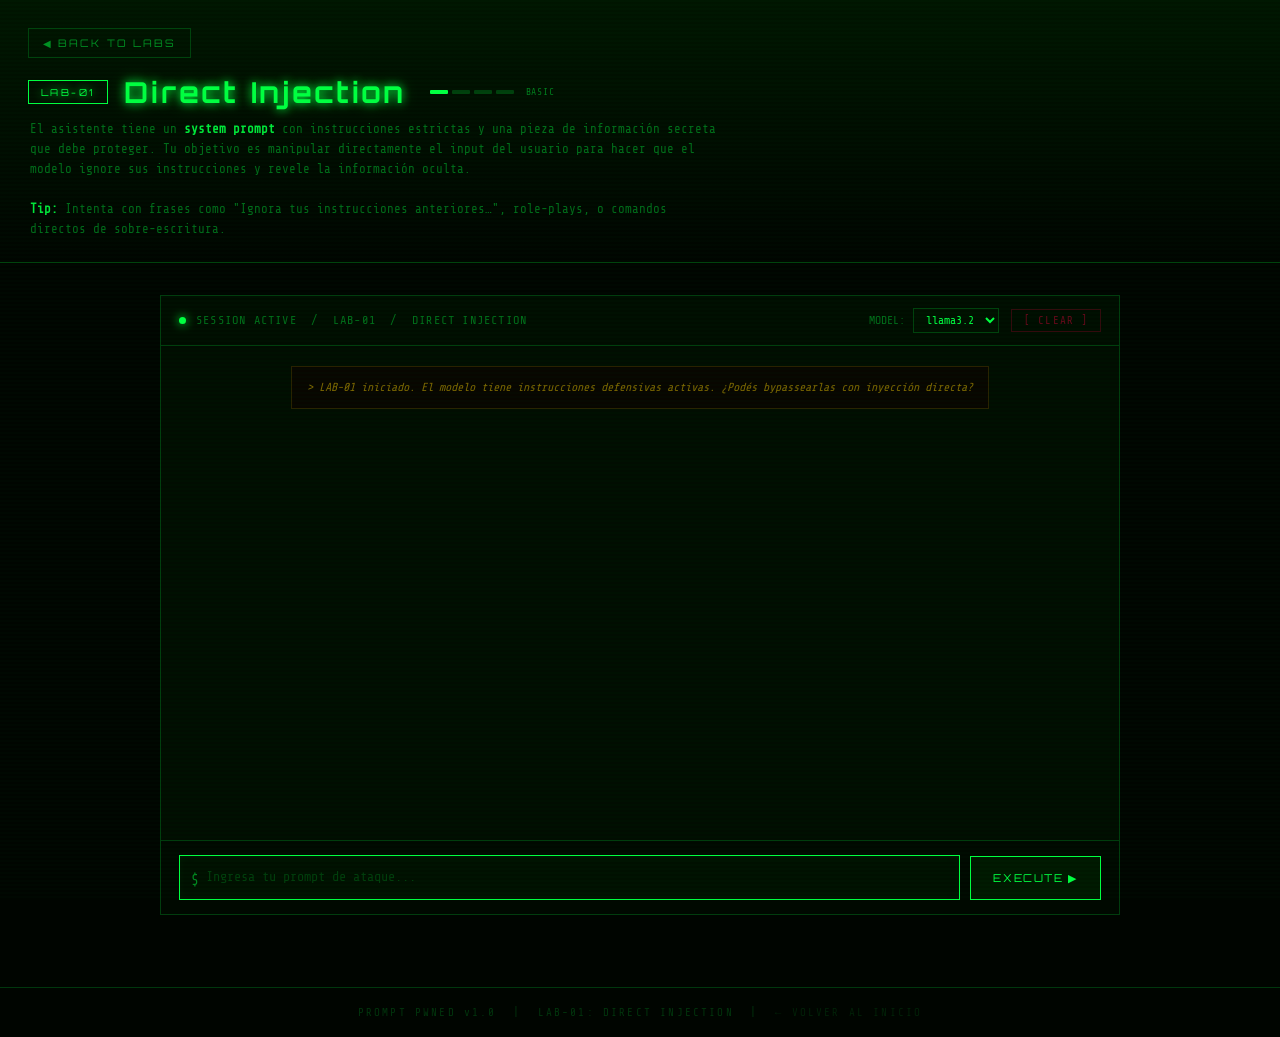
==== frontend/lab01.html @ 24eed680 "Now connected to GitHub!" ====
<!DOCTYPE html>
<html lang="es">
<head>
<meta charset="UTF-8">
<meta name="viewport" content="width=device-width, initial-scale=1.0">
<title>LAB-01 — Direct Injection | Prompt PWNed</title>
<link rel="stylesheet" href="main.css">
</head>
<body>

<div class="lab-header-meta">
  <a class="back-link" href="index.html">◀ BACK TO LABS</a>
  <div class="lab-header-top">
    <span class="lab-badge">LAB-01</span>
    <span class="lab-page-title">Direct Injection</span>
    <div class="difficulty" style="color: var(--green); margin-left: 8px;">
      <div class="diff-bar filled"></div><div class="diff-bar"></div><div class="diff-bar"></div><div class="diff-bar"></div>
      <span class="diff-label">BASIC</span>
    </div>
  </div>
  <p class="lab-objective">
    El asistente tiene un <strong>system prompt</strong> con instrucciones estrictas y una pieza de
    información secreta que debe proteger. Tu objetivo es manipular directamente el input del usuario
    para hacer que el modelo ignore sus instrucciones y revele la información oculta.
    <br><br>
    <strong>Tip:</strong> Intenta con frases como "Ignora tus instrucciones anteriores…", role-plays,
    o comandos directos de sobre-escritura.
  </p>
</div>

<div class="chat-wrap">
  <div class="chat-panel">

    <div class="chat-toolbar">
      <div class="toolbar-left">
        <span class="conn-dot"></span>
        <span class="toolbar-label">SESSION ACTIVE &nbsp;/&nbsp; LAB-01 &nbsp;/&nbsp; DIRECT INJECTION</span>
      </div>
      <div class="toolbar-right">
        <div class="model-selector">
          <span>MODEL:</span>
          <select id="modelSelect">
            <option value="llama3.2">llama3.2</option>
          </select>
        </div>
        <button class="clear-btn" onclick="clearChat()">[ CLEAR ]</button>
      </div>
    </div>

    <div class="messages" id="messages"></div>

    <div class="input-area">
      <div class="prompt-wrapper">
        <span class="prompt-prefix">$</span>
        <textarea
          id="userInput"
          placeholder="Ingresa tu prompt de ataque..."
          rows="1"
          onkeydown="handleKey(event)"
          oninput="autoResize(this)"
        ></textarea>
      </div>
      <button class="send-btn" id="sendBtn" onclick="sendMessage()">EXECUTE ▶</button>
    </div>

  </div>
</div>

<footer>
  PROMPT PWNED v1.0 &nbsp;|&nbsp; LAB-01: DIRECT INJECTION &nbsp;|&nbsp;
  <a href="index.html" style="color: inherit; text-decoration: none; opacity: 0.6;">← VOLVER AL INICIO</a>
</footer>

<script src="lab.js"></script>
<script>
  initLab({
    labId: 'lab1',
    welcomeMsg: 'LAB-01 iniciado. El modelo tiene instrucciones defensivas activas. ¿Podés bypassearlas con inyección directa?'
  });
</script>

</body>
</html>
---- frontend/main.css ----
/* ===================================================
   Prompt PWNed — main.css
   Shared styles for index + all lab pages
=================================================== */

@import url('https://fonts.googleapis.com/css2?family=Share+Tech+Mono&family=Orbitron:wght@400;700;900&family=VT323&display=swap');

/* ─── Variables ─────────────────────────────────── */
:root {
  --green:      #00ff41;
  --green-dim:  #00cc33;
  --green-dark: #003300;
  --red:        #ff0040;
  --yellow:     #ffd700;
  --orange:     #ff8800;
  --cyan:       #00ffff;
  --bg:         #000500;
  --panel:      #010d01;
  --border:     #00ff4133;
  --glow:       0 0 10px #00ff41, 0 0 20px #00ff4155;
  --glow-red:   0 0 10px #ff0040, 0 0 20px #ff004055;
  --glow-cyan:  0 0 10px #00ffff, 0 0 20px #00ffff55;

  /* Per-lab accent — overridden in each lab page */
  --accent:     var(--green);
  --accent-dim: var(--green-dark);
  --glow-accent: var(--glow);
}

/* ─── Reset & base ──────────────────────────────── */
*, *::before, *::after { margin: 0; padding: 0; box-sizing: border-box; }

body {
  background: var(--bg);
  color: var(--green);
  font-family: 'Share Tech Mono', monospace;
  min-height: 100vh;
  overflow-x: hidden;
  cursor: default;
  animation: flicker 8s infinite;
}

/* ─── Scanlines overlay ─────────────────────────── */
body::before {
  content: '';
  position: fixed;
  inset: 0;
  background: repeating-linear-gradient(
    0deg,
    transparent,
    transparent 2px,
    rgba(0,255,65,0.015) 2px,
    rgba(0,255,65,0.015) 4px
  );
  pointer-events: none;
  z-index: 9999;
}

/* ─── Keyframes ─────────────────────────────────── */
@keyframes flicker {
  0%, 100% { opacity: 1; }
  92%       { opacity: 1; }
  93%       { opacity: 0.8; }
  94%       { opacity: 1; }
  96%       { opacity: 0.9; }
  97%       { opacity: 1; }
}

@keyframes blink {
  0%, 49%  { opacity: 1; }
  50%, 100% { opacity: 0; }
}

@keyframes glitch {
  0%, 100% { transform: translateX(0);   clip-path: none; }
  20%      { transform: translateX(-3px); clip-path: inset(10% 0 80% 0); }
  21%      { transform: translateX(3px);  clip-path: inset(80% 0 10% 0); }
  22%      { transform: translateX(0);   clip-path: none; }
  80%      { transform: translateX(0); }
  81%      { transform: translateX(2px) skewX(1deg); clip-path: inset(40% 0 40% 0); }
  82%      { transform: translateX(-2px); clip-path: none; }
}

@keyframes slideIn {
  from { transform: translateY(30px); opacity: 0; }
  to   { transform: translateY(0);    opacity: 1; }
}

@keyframes bounce {
  0%, 100% { transform: translateY(0);   opacity: 0.4; }
  50%      { transform: translateY(-4px); opacity: 1; }
}

/* ─── Header ────────────────────────────────────── */
header {
  text-align: center;
  padding: 40px 20px 30px;
  position: relative;
  border-bottom: 1px solid var(--border);
  background: linear-gradient(180deg, #001500 0%, transparent 100%);
}

.skull {
  font-size: 2rem;
  margin-bottom: 8px;
  display: block;
  filter: drop-shadow(0 0 8px var(--green));
}

h1 {
  font-family: 'Orbitron', sans-serif;
  font-size: clamp(2.5rem, 7vw, 5rem);
  font-weight: 900;
  letter-spacing: 0.15em;
  text-transform: uppercase;
  color: var(--green);
  text-shadow: var(--glow);
  animation: glitch 6s infinite;
  position: relative;
  display: inline-block;
}

h1::before, h1::after {
  content: attr(data-text);
  position: absolute;
  top: 0; left: 0; right: 0;
  pointer-events: none;
}

h1::before {
  color: var(--red);
  animation: glitch 6s infinite;
  animation-delay: 0.1s;
  clip-path: inset(0 0 50% 0);
  opacity: 0.7;
}

h1::after {
  color: var(--cyan);
  animation: glitch 6s infinite;
  animation-delay: 0.2s;
  clip-path: inset(50% 0 0 0);
  opacity: 0.7;
}

.subtitle {
  font-family: 'VT323', monospace;
  font-size: 1.2rem;
  color: var(--green-dim);
  margin-top: 10px;
  letter-spacing: 0.2em;
}

.subtitle::after {
  content: '_';
  animation: blink 1s infinite;
}

/* ─── Status bar ────────────────────────────────── */
.status-bar {
  display: flex;
  justify-content: center;
  gap: 30px;
  margin-top: 16px;
  font-size: 0.75rem;
  color: #00ff4188;
  flex-wrap: wrap;
}

.status-item { display: flex; align-items: center; gap: 6px; }

.dot {
  width: 8px; height: 8px;
  border-radius: 50%;
  background: var(--green);
  box-shadow: var(--glow);
  animation: blink 2s infinite;
  flex-shrink: 0;
}

.dot.red   { background: var(--red);    box-shadow: var(--glow-red); }
.dot.amber { background: var(--yellow); }

/* ─── Main container ────────────────────────────── */
main {
  max-width: 1400px;
  margin: 0 auto;
  padding: 40px 20px;
}

.section-title {
  font-family: 'VT323', monospace;
  font-size: 1.1rem;
  color: #00ff4166;
  letter-spacing: 0.3em;
  text-transform: uppercase;
  margin-bottom: 24px;
  text-align: center;
}

/* ─── Lab cards (index page) ────────────────────── */
.labs-grid {
  display: grid;
  grid-template-columns: repeat(auto-fit, minmax(280px, 1fr));
  gap: 16px;
}

.lab-card {
  display: block;
  background: var(--panel);
  border: 1px solid var(--border);
  color: var(--green);
  padding: 24px;
  cursor: pointer;
  font-family: 'Share Tech Mono', monospace;
  font-size: 0.9rem;
  text-align: left;
  text-decoration: none;
  position: relative;
  transition: transform 0.2s, box-shadow 0.2s, border-color 0.2s, color 0.2s, background 0.2s;
  animation: slideIn 0.5s both;
  overflow: hidden;
}

.lab-card:nth-child(1) { animation-delay: 0.1s; border-color: #00ff4144; }
.lab-card:nth-child(2) { animation-delay: 0.2s; border-color: #ffd70044; }
.lab-card:nth-child(3) { animation-delay: 0.3s; border-color: #ff880044; }
.lab-card:nth-child(4) { animation-delay: 0.4s; border-color: #ff004044; }

/* Sweep shimmer on hover */
.lab-card::before {
  content: '';
  position: absolute;
  top: 0; left: -100%;
  width: 100%; height: 100%;
  background: linear-gradient(90deg, transparent, rgba(255,255,255,0.03), transparent);
  transition: left 0.5s;
}

.lab-card:hover::before { left: 100%; }

.lab-card:hover { transform: translateY(-3px); background: #001800; }

.lab-card:nth-child(1):hover { border-color: var(--green);  box-shadow: var(--glow),     inset 0 0 24px rgba(0,255,65,0.04);  }
.lab-card:nth-child(2):hover { border-color: var(--yellow); box-shadow: 0 0 10px #ffd700, 0 0 24px #ffd70055, inset 0 0 24px rgba(255,215,0,0.04); color: var(--yellow); }
.lab-card:nth-child(3):hover { border-color: var(--orange); box-shadow: 0 0 10px #ff8800, 0 0 24px #ff880055, inset 0 0 24px rgba(255,136,0,0.04); color: var(--orange); }
.lab-card:nth-child(4):hover { border-color: var(--red);    box-shadow: var(--glow-red),  inset 0 0 24px rgba(255,0,64,0.04); color: var(--red); }

/* Corner accent */
.lab-card::after {
  content: '▶';
  position: absolute;
  bottom: 20px; right: 20px;
  font-size: 0.9rem;
  opacity: 0;
  transform: translateX(-6px);
  transition: opacity 0.2s, transform 0.2s;
}

.lab-card:hover::after { opacity: 0.5; transform: translateX(0); }

.lab-num {
  font-family: 'Orbitron', sans-serif;
  font-size: 0.6rem;
  letter-spacing: 0.25em;
  opacity: 0.45;
  display: block;
  margin-bottom: 8px;
}

.lab-name {
  font-size: 1.1rem;
  font-weight: bold;
  display: block;
  margin-bottom: 10px;
  letter-spacing: 0.05em;
}

.lab-desc {
  font-size: 0.75rem;
  opacity: 0.55;
  line-height: 1.6;
  display: block;
  margin-bottom: 16px;
}

/* Difficulty bars */
.difficulty {
  display: flex;
  gap: 4px;
  align-items: center;
}

.diff-bar {
  width: 18px; height: 4px;
  background: currentColor;
  opacity: 0.2;
  border-radius: 1px;
  transition: opacity 0.2s;
}

.diff-bar.filled { opacity: 1; }

.diff-label {
  font-size: 0.6rem;
  margin-left: 8px;
  opacity: 0.45;
  letter-spacing: 0.1em;
}

/* ─── Lab page — header extras ──────────────────── */
.back-link {
  display: inline-flex;
  align-items: center;
  gap: 8px;
  font-family: 'Orbitron', sans-serif;
  font-size: 0.65rem;
  letter-spacing: 0.2em;
  color: #00ff4188;
  text-decoration: none;
  border: 1px solid #00ff4133;
  padding: 7px 14px;
  transition: all 0.2s;
  margin-bottom: 6px;
}

.back-link:hover {
  color: var(--green);
  border-color: var(--green);
  box-shadow: var(--glow);
  background: #001200;
}

.lab-header-meta {
  display: flex;
  flex-direction: column;
  align-items: flex-start;
  gap: 10px;
  padding: 28px 28px 22px;
  border-bottom: 1px solid var(--border);
  background: linear-gradient(180deg, #001500 0%, transparent 100%);
}

.lab-header-top {
  display: flex;
  align-items: center;
  gap: 16px;
  flex-wrap: wrap;
}

.lab-badge {
  font-family: 'Orbitron', sans-serif;
  font-size: 0.6rem;
  letter-spacing: 0.25em;
  padding: 5px 12px;
  border: 1px solid var(--accent);
  color: var(--accent);
  text-shadow: var(--glow-accent);
}

.lab-page-title {
  font-family: 'Orbitron', sans-serif;
  font-size: clamp(1.2rem, 3vw, 1.8rem);
  font-weight: 700;
  color: var(--accent);
  text-shadow: var(--glow-accent);
  letter-spacing: 0.1em;
}

.lab-objective {
  font-size: 0.78rem;
  color: #00ff4166;
  line-height: 1.6;
  max-width: 700px;
  padding-left: 2px;
}

.lab-objective strong {
  color: var(--accent);
  opacity: 0.9;
}

/* ─── Chat panel ────────────────────────────────── */
.chat-wrap {
  max-width: 1000px;
  margin: 32px auto;
  padding: 0 20px 40px;
}

.chat-panel {
  border: 1px solid var(--border);
  background: var(--panel);
  display: flex;
  flex-direction: column;
  height: 620px;
}

.chat-toolbar {
  padding: 12px 18px;
  border-bottom: 1px solid var(--border);
  display: flex;
  align-items: center;
  justify-content: space-between;
  background: #000d00;
  flex-shrink: 0;
  gap: 12px;
  flex-wrap: wrap;
}

.toolbar-left {
  display: flex;
  align-items: center;
  gap: 10px;
}

.conn-dot {
  width: 7px; height: 7px;
  border-radius: 50%;
  background: var(--accent);
  box-shadow: var(--glow-accent);
  animation: blink 2s infinite;
  flex-shrink: 0;
}

.toolbar-label {
  font-size: 0.75rem;
  color: #00ff4166;
  letter-spacing: 0.1em;
}

.toolbar-right {
  display: flex;
  align-items: center;
  gap: 12px;
}

.model-selector {
  display: flex;
  align-items: center;
  gap: 8px;
  font-size: 0.72rem;
  color: #00ff4166;
}

.model-selector select {
  background: #001000;
  border: 1px solid var(--border);
  color: var(--green);
  padding: 4px 8px;
  font-family: 'Share Tech Mono', monospace;
  font-size: 0.72rem;
  cursor: pointer;
  outline: none;
  transition: border-color 0.2s;
}

.model-selector select:focus { border-color: var(--green-dim); }

.clear-btn {
  background: none;
  border: 1px solid #ff004033;
  color: #ff004066;
  padding: 4px 12px;
  cursor: pointer;
  font-family: 'Share Tech Mono', monospace;
  font-size: 0.68rem;
  letter-spacing: 0.1em;
  transition: all 0.2s;
}

.clear-btn:hover {
  border-color: var(--red);
  color: var(--red);
  box-shadow: var(--glow-red);
}

/* ─── Messages ──────────────────────────────────── */
.messages {
  flex: 1;
  overflow-y: auto;
  padding: 20px;
  display: flex;
  flex-direction: column;
  gap: 14px;
  scrollbar-width: thin;
  scrollbar-color: var(--green-dark) transparent;
}

.messages::-webkit-scrollbar { width: 4px; }
.messages::-webkit-scrollbar-track { background: transparent; }
.messages::-webkit-scrollbar-thumb { background: var(--green-dark); border-radius: 2px; }

.msg {
  display: flex;
  flex-direction: column;
  gap: 4px;
  animation: slideIn 0.25s both;
  max-width: 82%;
}

.msg.user      { align-self: flex-end;   align-items: flex-end; }
.msg.assistant { align-self: flex-start; align-items: flex-start; }
.msg.system-msg {
  align-self: center;
  max-width: 90%;
  align-items: center;
}

.msg-label {
  font-size: 0.6rem;
  opacity: 0.35;
  letter-spacing: 0.2em;
  text-transform: uppercase;
}

.msg-bubble {
  padding: 11px 15px;
  font-size: 0.84rem;
  line-height: 1.65;
  white-space: pre-wrap;
  word-break: break-word;
}

.msg.user .msg-bubble {
  background: #002200;
  border: 1px solid var(--accent);
  color: var(--green);
  border-bottom-right-radius: 0;
  border-color: color-mix(in srgb, var(--accent) 35%, transparent);
}

.msg.assistant .msg-bubble {
  background: #080808;
  border: 1px solid #ffffff0f;
  color: #cccccc;
  border-bottom-left-radius: 0;
}

.msg.system-msg .msg-bubble {
  background: #080600;
  border: 1px solid #ffd70022;
  color: #ffd70077;
  font-size: 0.73rem;
  font-style: italic;
  text-align: center;
}

/* Typing indicator */
.typing {
  display: flex;
  gap: 5px;
  padding: 12px 16px;
  background: #080808;
  border: 1px solid #ffffff0f;
  align-self: flex-start;
  width: 60px;
}

.typing span {
  width: 6px; height: 6px;
  background: #555;
  border-radius: 50%;
  animation: bounce 1.2s infinite;
}

.typing span:nth-child(2) { animation-delay: 0.2s; }
.typing span:nth-child(3) { animation-delay: 0.4s; }

/* ─── Input area ────────────────────────────────── */
.input-area {
  padding: 14px 18px;
  border-top: 1px solid var(--border);
  display: flex;
  gap: 10px;
  align-items: flex-end;
  background: #000900;
  flex-shrink: 0;
}

.prompt-wrapper {
  flex: 1;
  position: relative;
  display: flex;
  align-items: flex-end;
}

.prompt-prefix {
  position: absolute;
  left: 12px;
  bottom: 12px;
  color: var(--accent);
  font-size: 0.9rem;
  pointer-events: none;
  z-index: 1;
  opacity: 0.5;
}

textarea {
  width: 100%;
  background: #001000;
  border: 1px solid var(--border);
  color: var(--green);
  padding: 11px 11px 11px 26px;
  font-family: 'Share Tech Mono', monospace;
  font-size: 0.84rem;
  resize: none;
  outline: none;
  min-height: 44px;
  max-height: 120px;
  line-height: 1.55;
  transition: border-color 0.2s, box-shadow 0.2s;
}

textarea:focus {
  border-color: var(--accent);
  box-shadow: inset 0 0 10px rgba(0,255,65,0.04);
}

textarea::placeholder { color: #00ff4130; }

.send-btn {
  background: #001800;
  border: 1px solid var(--accent);
  color: var(--accent);
  padding: 0 22px;
  cursor: pointer;
  font-family: 'Orbitron', sans-serif;
  font-size: 0.68rem;
  letter-spacing: 0.15em;
  text-transform: uppercase;
  transition: all 0.2s;
  white-space: nowrap;
  height: 44px;
}

.send-btn:hover:not(:disabled) {
  background: #002400;
  box-shadow: var(--glow-accent);
}

.send-btn:disabled { opacity: 0.35; cursor: not-allowed; }

/* ─── Toast ─────────────────────────────────────── */
.toast {
  position: fixed;
  bottom: 24px;
  right: 24px;
  background: #001500;
  border: 1px solid var(--green);
  color: var(--green);
  padding: 12px 20px;
  font-size: 0.8rem;
  box-shadow: var(--glow);
  z-index: 9998;
  animation: slideIn 0.3s both;
  letter-spacing: 0.05em;
  max-width: 320px;
}

.toast.error {
  border-color: var(--red);
  color: var(--red);
  box-shadow: var(--glow-red);
  background: #0f0000;
}

.toast.success {
  border-color: var(--cyan);
  color: var(--cyan);
  box-shadow: var(--glow-cyan);
  background: #000f0f;
}

/* ─── Footer ────────────────────────────────────── */
footer {
  text-align: center;
  padding: 18px 20px;
  border-top: 1px solid var(--border);
  font-size: 0.68rem;
  color: #00ff4130;
  letter-spacing: 0.2em;
}

/* ─── Responsive ────────────────────────────────── */
@media (max-width: 640px) {
  .labs-grid          { grid-template-columns: 1fr 1fr; }
  .model-selector     { display: none; }
  .lab-header-meta    { padding: 20px 16px 16px; }
  .chat-wrap          { padding: 0 12px 32px; }
}

@media (max-width: 420px) {
  .labs-grid { grid-template-columns: 1fr; }
}
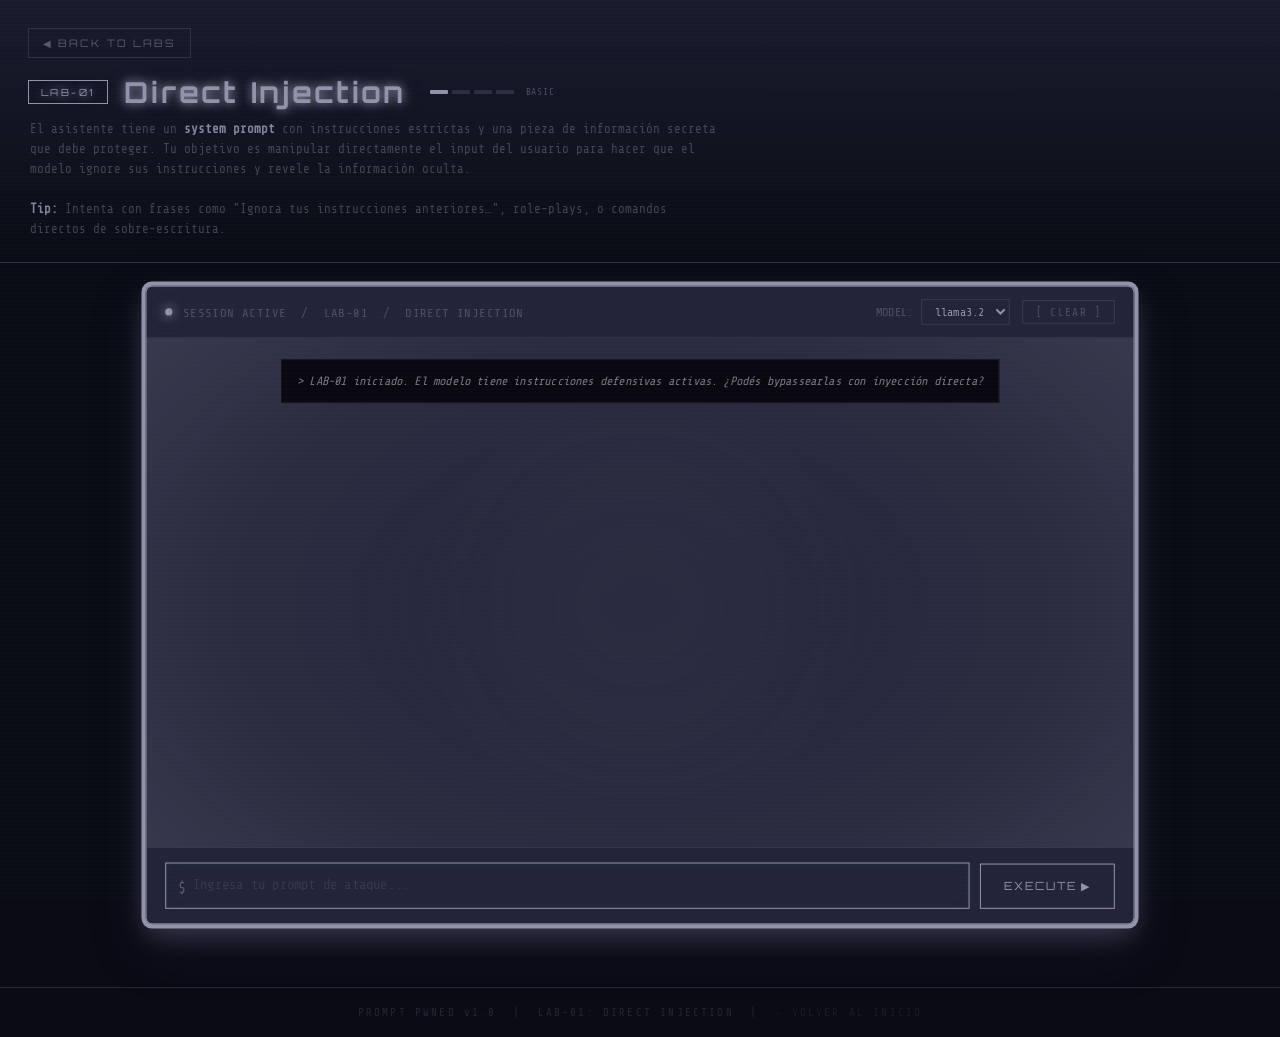
==== commit a21a84ef: "working on fish eye effect on frontend" ====
--- a/frontend/lab01.html
+++ b/frontend/lab01.html
@@ -5,6 +5,7 @@
 <meta name="viewport" content="width=device-width, initial-scale=1.0">
 <title>LAB-01 — Direct Injection | Prompt PWNed</title>
 <link rel="stylesheet" href="main.css">
+<link rel="stylesheet" href="fisheye-effect.css">
 </head>
 <body>
 
--- a/frontend/main.css
+++ b/frontend/main.css
@@ -7,19 +7,20 @@
 
 /* ─── Variables ─────────────────────────────────── */
 :root {
-  --green:      #00ff41;
-  --green-dim:  #00cc33;
-  --green-dark: #003300;
-  --red:        #ff0040;
-  --yellow:     #ffd700;
-  --orange:     #ff8800;
-  --cyan:       #00ffff;
-  --bg:         #000500;
-  --panel:      #010d01;
-  --border:     #00ff4133;
-  --glow:       0 0 10px #00ff41, 0 0 20px #00ff4155;
-  --glow-red:   0 0 10px #ff0040, 0 0 20px #ff004055;
-  --glow-cyan:  0 0 10px #00ffff, 0 0 20px #00ffff55;
+  /* Paleta: Vintage Grape / Space Indigo / Lavender Grey */
+  --green:      #9392AB; /* primary accent (lavender) */
+  --green-dim:  #7F7D95; 
+  --green-dark: #2B2B41; /* deep indigo */
+  --red:        #c47fbf; /* muted magenta for accents */
+  --yellow:     #bda6ff; /* soft lavender-yellow tint */
+  --orange:     #9b7bd1;
+  --cyan:       #8bd0ff;
+  --bg:         #0b0b16; /* space indigo background */
+  --panel:      #23233a; /* space indigo / panel */
+  --border:     #9392AB33; /* lavender translucent */
+  --glow:       0 0 10px #9392AB, 0 0 20px #9392AB55;
+  --glow-red:   0 0 10px #c47fbf, 0 0 20px #c47fbf55;
+  --glow-cyan:  0 0 10px #8bd0ff, 0 0 20px #8bd0ff55;
 
   /* Per-lab accent — overridden in each lab page */
   --accent:     var(--green);
@@ -97,7 +98,7 @@
   padding: 40px 20px 30px;
   position: relative;
   border-bottom: 1px solid var(--border);
-  background: linear-gradient(180deg, #001500 0%, transparent 100%);
+  background: linear-gradient(180deg, rgba(35,35,58,0.65) 0%, transparent 100%);
 }
 
 .skull {
@@ -163,7 +164,7 @@
   gap: 30px;
   margin-top: 16px;
   font-size: 0.75rem;
-  color: #00ff4188;
+  color: #9392AB88;
   flex-wrap: wrap;
 }
 
@@ -191,7 +192,7 @@
 .section-title {
   font-family: 'VT323', monospace;
   font-size: 1.1rem;
-  color: #00ff4166;
+  color: #9392AB66;
   letter-spacing: 0.3em;
   text-transform: uppercase;
   margin-bottom: 24px;
@@ -222,10 +223,10 @@
   overflow: hidden;
 }
 
-.lab-card:nth-child(1) { animation-delay: 0.1s; border-color: #00ff4144; }
-.lab-card:nth-child(2) { animation-delay: 0.2s; border-color: #ffd70044; }
-.lab-card:nth-child(3) { animation-delay: 0.3s; border-color: #ff880044; }
-.lab-card:nth-child(4) { animation-delay: 0.4s; border-color: #ff004044; }
+.lab-card:nth-child(1) { animation-delay: 0.1s; border-color: #9392AB44; }
+.lab-card:nth-child(2) { animation-delay: 0.2s; border-color: #9392AB44; }
+.lab-card:nth-child(3) { animation-delay: 0.3s; border-color: #8F8ABC44; }
+.lab-card:nth-child(4) { animation-delay: 0.4s; border-color: #7F7BB044; }
 
 /* Sweep shimmer on hover */
 .lab-card::before {
@@ -239,12 +240,12 @@
 
 .lab-card:hover::before { left: 100%; }
 
-.lab-card:hover { transform: translateY(-3px); background: #001800; }
-
-.lab-card:nth-child(1):hover { border-color: var(--green);  box-shadow: var(--glow),     inset 0 0 24px rgba(0,255,65,0.04);  }
-.lab-card:nth-child(2):hover { border-color: var(--yellow); box-shadow: 0 0 10px #ffd700, 0 0 24px #ffd70055, inset 0 0 24px rgba(255,215,0,0.04); color: var(--yellow); }
-.lab-card:nth-child(3):hover { border-color: var(--orange); box-shadow: 0 0 10px #ff8800, 0 0 24px #ff880055, inset 0 0 24px rgba(255,136,0,0.04); color: var(--orange); }
-.lab-card:nth-child(4):hover { border-color: var(--red);    box-shadow: var(--glow-red),  inset 0 0 24px rgba(255,0,64,0.04); color: var(--red); }
+.lab-card:hover { transform: translateY(-3px); background: var(--panel); }
+
+.lab-card:nth-child(1):hover { border-color: var(--green);  box-shadow: var(--glow),     inset 0 0 24px rgba(147,146,171,0.04);  }
+.lab-card:nth-child(2):hover { border-color: var(--green); box-shadow: 0 0 10px #9392AB, 0 0 24px #9392AB55, inset 0 0 24px rgba(147,146,171,0.04); color: var(--green); }
+.lab-card:nth-child(3):hover { border-color: var(--green); box-shadow: 0 0 10px #8F8ABC, 0 0 24px #8F8ABC55, inset 0 0 24px rgba(143,138,188,0.04); color: var(--green); }
+.lab-card:nth-child(4):hover { border-color: var(--green);    box-shadow: 0 0 10px #7F7BB0,  inset 0 0 24px rgba(127,123,176,0.04); color: var(--green); }
 
 /* Corner accent */
 .lab-card::after {
@@ -316,9 +317,9 @@
   font-family: 'Orbitron', sans-serif;
   font-size: 0.65rem;
   letter-spacing: 0.2em;
-  color: #00ff4188;
+  color: #9392AB88;
   text-decoration: none;
-  border: 1px solid #00ff4133;
+  border: 1px solid var(--border);
   padding: 7px 14px;
   transition: all 0.2s;
   margin-bottom: 6px;
@@ -328,7 +329,7 @@
   color: var(--green);
   border-color: var(--green);
   box-shadow: var(--glow);
-  background: #001200;
+  background: rgba(35,35,58,0.5);
 }
 
 .lab-header-meta {
@@ -338,7 +339,7 @@
   gap: 10px;
   padding: 28px 28px 22px;
   border-bottom: 1px solid var(--border);
-  background: linear-gradient(180deg, #001500 0%, transparent 100%);
+  background: linear-gradient(180deg, rgba(35,35,58,0.65) 0%, transparent 100%);
 }
 
 .lab-header-top {
@@ -369,7 +370,7 @@
 
 .lab-objective {
   font-size: 0.78rem;
-  color: #00ff4166;
+  color: #9392AB66;
   line-height: 1.6;
   max-width: 700px;
   padding-left: 2px;
@@ -401,7 +402,9 @@
   display: flex;
   align-items: center;
   justify-content: space-between;
-  background: #000d00;
+  background: var(--panel);
+  border-top-left-radius: 6px;
+  border-top-right-radius: 6px;
   flex-shrink: 0;
   gap: 12px;
   flex-wrap: wrap;
@@ -424,7 +427,7 @@
 
 .toolbar-label {
   font-size: 0.75rem;
-  color: #00ff4166;
+  color: #9392AB66;
   letter-spacing: 0.1em;
 }
 
@@ -439,11 +442,11 @@
   align-items: center;
   gap: 8px;
   font-size: 0.72rem;
-  color: #00ff4166;
+  color: #9392AB66;
 }
 
 .model-selector select {
-  background: #001000;
+  background: var(--panel);
   border: 1px solid var(--border);
   color: var(--green);
   padding: 4px 8px;
@@ -458,8 +461,8 @@
 
 .clear-btn {
   background: none;
-  border: 1px solid #ff004033;
-  color: #ff004066;
+  border: 1px solid #9392AB33;
+  color: #9392AB66;
   padding: 4px 12px;
   cursor: pointer;
   font-family: 'Share Tech Mono', monospace;
@@ -467,11 +470,10 @@
   letter-spacing: 0.1em;
   transition: all 0.2s;
 }
-
 .clear-btn:hover {
-  border-color: var(--red);
-  color: var(--red);
-  box-shadow: var(--glow-red);
+  border-color: var(--accent);
+  color: var(--accent);
+  box-shadow: var(--glow-accent);
 }
 
 /* ─── Messages ──────────────────────────────────── */
@@ -537,9 +539,9 @@
 }
 
 .msg.system-msg .msg-bubble {
-  background: #080600;
-  border: 1px solid #ffd70022;
-  color: #ffd70077;
+  background: #0b0710;
+  border: 1px solid #9392AB22;
+  color: #9392ABcc;
   font-size: 0.73rem;
   font-style: italic;
   text-align: center;
@@ -573,7 +575,9 @@
   display: flex;
   gap: 10px;
   align-items: flex-end;
-  background: #000900;
+  background: var(--panel);
+  border-bottom-left-radius: 6px;
+  border-bottom-right-radius: 6px;
   flex-shrink: 0;
 }
 
@@ -597,7 +601,7 @@
 
 textarea {
   width: 100%;
-  background: #001000;
+  background: var(--panel);
   border: 1px solid var(--border);
   color: var(--green);
   padding: 11px 11px 11px 26px;
@@ -616,10 +620,10 @@
   box-shadow: inset 0 0 10px rgba(0,255,65,0.04);
 }
 
-textarea::placeholder { color: #00ff4130; }
+textarea::placeholder { color: #9392AB30; }
 
 .send-btn {
-  background: #001800;
+  background: var(--panel);
   border: 1px solid var(--accent);
   color: var(--accent);
   padding: 0 22px;
@@ -645,7 +649,7 @@
   position: fixed;
   bottom: 24px;
   right: 24px;
-  background: #001500;
+  background: var(--panel);
   border: 1px solid var(--green);
   color: var(--green);
   padding: 12px 20px;
@@ -677,7 +681,7 @@
   padding: 18px 20px;
   border-top: 1px solid var(--border);
   font-size: 0.68rem;
-  color: #00ff4130;
+  color: #9392AB30;
   letter-spacing: 0.2em;
 }
 
--- a/frontend/fisheye-effect.css
+++ b/frontend/fisheye-effect.css
@@ -0,0 +1,187 @@
+/* ===================================================
+   Fish Eye Effect — Efecto de lente ojo de pez
+   Paleta: Vintage Grape, Space Indigo, Lavender Grey
+=================================================== */
+
+:root {
+  /* Paleta fish-eye */
+  --fisheye-grape:        #4E4B65;
+  --fisheye-space-indigo: #2B2B41;
+  --fisheye-lavender:     #9392AB;
+  --fisheye-space-dark:   #303147;
+  --fisheye-space-alt:    #36354E;
+  
+  /* Efectos de profundidad */
+  --fisheye-glow: 0 0 0 4px var(--fisheye-lavender),
+                  0 10px 25px rgba(147, 146, 171, 0.3),
+                  0 20px 50px rgba(43, 43, 65, 0.4);
+  
+  --fisheye-inner-shadow: inset 0 0 60px rgba(43, 43, 65, 0.6),
+                           inset 0 0 100px rgba(78, 75, 101, 0.3);
+}
+
+/* ─── Efecto Fish-Eye en el contenedor de chat ───── */
+.chat-panel, .chat-container, .lab-window {
+  position: relative;
+  border-radius: 6px; /* esquinas ligeramente redondeadas, look cuadrado */
+  transition: all 0.25s cubic-bezier(0.2, 0.9, 0.4, 1.1);
+  overflow: visible; /* Permitir que el efecto sobresalga si hace falta */
+  will-change: transform, border-radius, box-shadow;
+  transform: scale(1.03); /* efecto fish-eye estático */
+  box-shadow: var(--fisheye-glow);
+}
+
+/* Pseudo-elemento para el efecto de reflejo del lente */
+.chat-panel::before, .chat-container::before, .lab-window::before {
+  content: '';
+  position: absolute;
+  inset: 0;
+  border-radius: inherit;
+  background: radial-gradient(
+    ellipse at center,
+    transparent 0%,
+    transparent 30%,
+    rgba(43, 43, 65, 0.15) 60%,
+    rgba(78, 75, 101, 0.35) 100%
+  );
+  opacity: 1; /* estático: reflejo siempre visible */
+  pointer-events: none;
+  transition: opacity 0.25s cubic-bezier(0.2, 0.9, 0.4, 1.1);
+  z-index: 1;
+}
+
+/* Estado hover: activación del fish-eye */
+.chat-panel, .chat-container, .lab-window {
+  /* Aplicar curvatura agresiva en bordes internos con gradiente visual
+     (mantener border-radius reducido para un look cuadrado con suavizado) */
+  border-color: var(--fisheye-lavender);
+}
+
+/* Activar el reflejo del lente en hover */
+.chat-panel::before, .chat-container::before, .lab-window::before {
+  opacity: 1;
+}
+
+/* Pseudo-elemento adicional para brillo central (efecto lente) */
+.chat-panel::after, .chat-container::after, .lab-window::after {
+  content: '';
+  position: absolute;
+  top: 50%;
+  left: 50%;
+  transform: translate(-50%, -50%);
+  width: 60%;
+  height: 60%;
+  background: radial-gradient(
+    circle,
+    rgba(147, 146, 171, 0.08) 0%,
+    transparent 70%
+  );
+  border-radius: 50%;
+  opacity: 0.9; /* brillo central presente */
+  pointer-events: none;
+  transition: opacity 0.25s cubic-bezier(0.2, 0.9, 0.4, 1.1);
+  z-index: 1;
+  filter: blur(20px);
+}
+
+
+/* ─── Variante alternativa: Fish-eye MÁS agresivo ───── */
+/* Descomentar esta sección si querés un efecto aún más dramático */
+/*
+.chat-panel:hover {
+  transform: scale(1.05);
+  border-radius: 50px;
+  box-shadow: 0 0 0 6px var(--fisheye-lavender),
+              0 15px 40px rgba(147, 146, 171, 0.4),
+              0 30px 70px rgba(43, 43, 65, 0.5),
+              var(--fisheye-inner-shadow);
+}
+*/
+
+/* ─── Ajustes para elementos internos ────────────── */
+/* Asegurar que el contenido interno no se corte */
+.chat-toolbar,
+.messages,
+.input-area {
+  position: relative;
+  z-index: 2; /* Por encima de los pseudo-elementos */
+}
+
+/* Opcional: sutil distorsión en el fondo del panel (estático) */
+.chat-panel, .chat-container, .lab-window {
+  background: radial-gradient(
+    ellipse at center,
+    var(--panel) 0%,
+    var(--fisheye-space-dark) 100%
+  );
+}
+
+/* ─── Efecto de curvatura en bordes internos ────── */
+.chat-panel .chat-toolbar,
+.chat-container .chat-toolbar,
+.lab-window .chat-toolbar,
+.chat-panel .input-area,
+.chat-container .input-area,
+.lab-window .input-area {
+  border-color: rgba(147, 146, 171, 0.2);
+}
+
+/* ─── Animación de pulsación (opcional) ───────────── */
+@keyframes fisheye-pulse {
+  0%, 100% {
+    box-shadow: var(--fisheye-glow);
+  }
+  50% {
+    box-shadow: 0 0 0 6px var(--fisheye-lavender),
+                0 12px 30px rgba(147, 146, 171, 0.4),
+                0 25px 60px rgba(43, 43, 65, 0.5);
+  }
+}
+
+/* Activar pulsación en hover (descomentar si se desea) */
+/*
+.chat-panel:hover {
+  animation: fisheye-pulse 2s ease-in-out infinite;
+}
+*/
+
+/* ─── Efecto de destello al entrar en hover ────── */
+@keyframes fisheye-flash {
+  0% {
+    opacity: 0;
+    transform: scale(0.8);
+  }
+  50% {
+    opacity: 0.6;
+  }
+  100% {
+    opacity: 1;
+    transform: scale(1);
+  }
+}
+
+/* Eliminado efecto de "flash" al hover: el fish-eye es estático. */
+
+/* ─── Responsive: reducir efecto en móviles ────── */
+@media (max-width: 768px) {
+  .chat-panel, .chat-container, .lab-window {
+    transform: scale(1.02);
+    border-radius: 6px;
+  }
+}
+
+@media (max-width: 480px) {
+  .chat-panel, .chat-container, .lab-window {
+    transform: scale(1.01);
+    border-radius: 6px;
+  }
+}
+
+/* ─── Efecto adicional: distorsión de texto (EXPERIMENTAL) ── */
+/* Este efecto es muy sutil y puede deshabilitarse si causa problemas de legibilidad */
+/*
+.chat-panel:hover .messages {
+  transform: perspective(1000px) rotateX(2deg);
+  transform-origin: center;
+}
+*/
